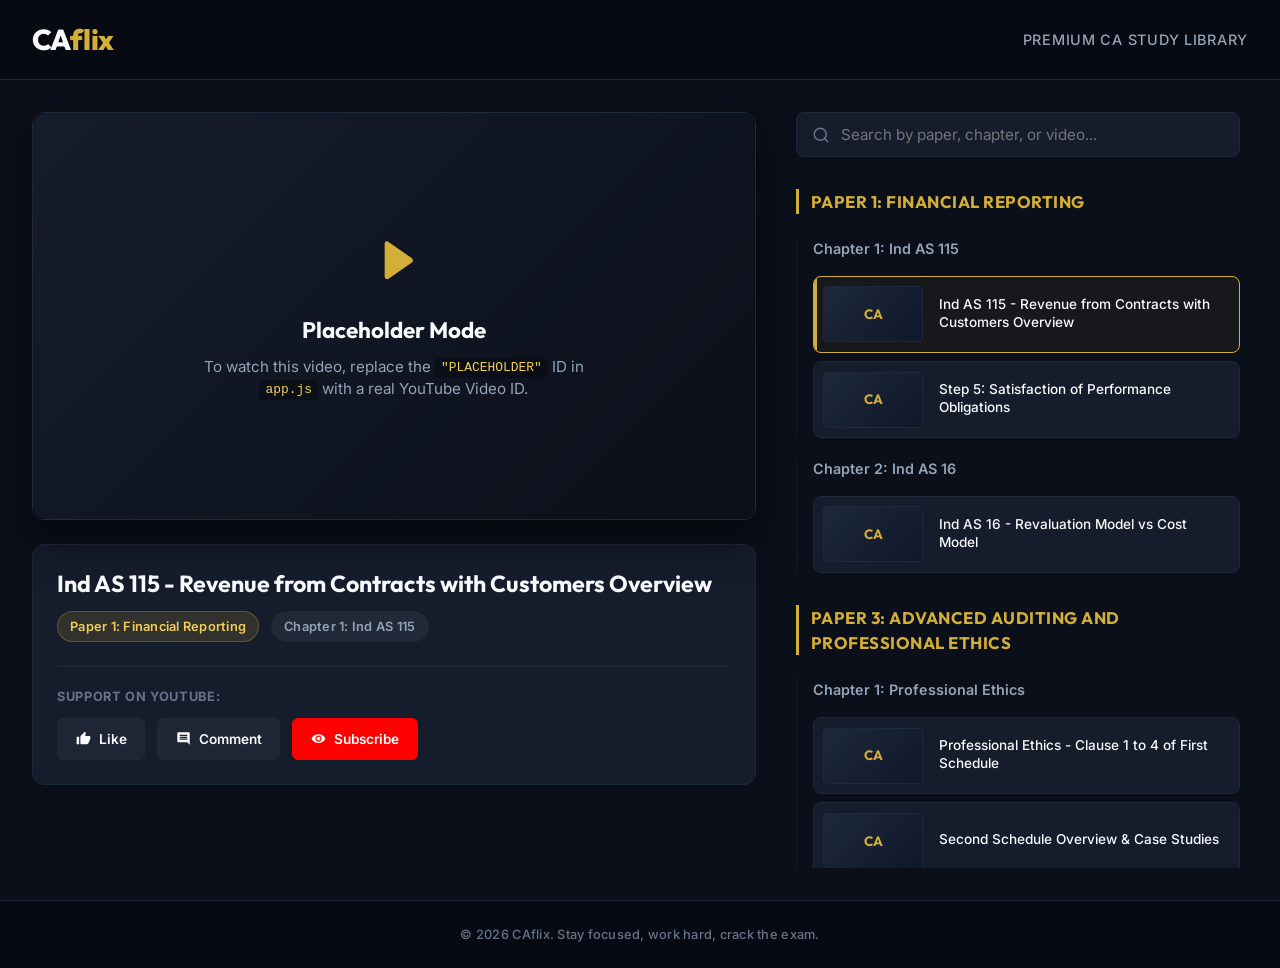
==== index.html @ 6e66633a "feat: initial release of CAflix static skeleton v1" ====
<!DOCTYPE html>
<html lang="en">
<head>
    <meta charset="UTF-8">
    <meta name="viewport" content="width=device-width, initial-scale=1.0">
    <title>CAflix - Stay Focused, Pass Exam</title>
    <!-- Modern Fonts -->
    <link rel="preconnect" href="https://fonts.googleapis.com">
    <link rel="preconnect" href="https://fonts.gstatic.com" crossorigin>
    <link href="https://fonts.googleapis.com/css2?family=Inter:wght@400;500;600;700&family=Outfit:wght@600;700;800&display=swap" rel="stylesheet">
    <link rel="stylesheet" href="style.css">
</head>
<body>
    <header class="app-header">
        <div class="header-container">
            <h1 class="logo">CA<span>flix</span></h1>
            <p class="tagline">Premium CA Study Library</p>
        </div>
    </header>

    <main class="main-container">
        <!-- Left Section: Player & Metadata -->
        <section class="player-section">
            <div class="player-wrapper">
                <div class="iframe-container">
                    <iframe id="video-player" src="" frameborder="0" allow="accelerometer; autoplay; clipboard-write; encrypted-media; gyroscope; picture-in-picture; web-share" allowfullscreen></iframe>
                    <!-- Fallback placeholder display when ID is PLACEHOLDER -->
                    <div id="player-placeholder-overlay" class="player-placeholder-overlay">
                        <div class="placeholder-content">
                            <svg class="placeholder-icon" xmlns="http://www.w3.org/2000/svg" viewBox="0 0 24 24" fill="currentColor">
                                <path d="M8 5.14v14c0 .86.94 1.39 1.66.9l10-7c.61-.43.61-1.37 0-1.8l-10-7a1 1 0 0 0-1.66.9z"/>
                            </svg>
                            <h3>Placeholder Mode</h3>
                            <p>To watch this video, replace the <code>"PLACEHOLDER"</code> ID in <code>app.js</code> with a real YouTube Video ID.</p>
                        </div>
                    </div>
                </div>
            </div>
            
            <div class="video-info">
                <h2 id="active-video-title">Select a video to start studying</h2>
                <div class="video-meta">
                    <span id="active-video-paper" class="meta-badge paper-badge">Paper</span>
                    <span id="active-video-chapter" class="meta-badge chapter-badge">Chapter</span>
                </div>
                
                <!-- YouTube CTA buttons -->
                <div class="engagement-panel">
                    <p class="cta-label">Support on YouTube:</p>
                    <div class="cta-buttons">
                        <a id="cta-like" href="#" target="_blank" class="cta-btn btn-like">
                            <svg class="btn-icon" xmlns="http://www.w3.org/2000/svg" viewBox="0 0 24 24" fill="currentColor"><path d="M1 21h4V9H1v12zm22-11c0-1.1-.9-2-2-2h-6.31l.95-4.57.03-.32c0-.41-.17-.79-.44-1.06L14.17 1 7.59 7.59C7.22 7.95 7 8.45 7 9v10c0 1.1.9 2 2 2h9c.83 0 1.54-.5 1.84-1.22l3.02-7.05c.09-.23.14-.47.14-.73v-2z"/></svg>
                            Like
                        </a>
                        <a id="cta-comment" href="#" target="_blank" class="cta-btn btn-comment">
                            <svg class="btn-icon" xmlns="http://www.w3.org/2000/svg" viewBox="0 0 24 24" fill="currentColor"><path d="M21.99 4c0-1.1-.89-2-1.99-2H4c-1.1 0-2 .9-2 2v12c0 1.1.9 2 2 2h14l4 4-.01-18zM18 14H6v-2h12v2zm0-3H6V9h12v2zm0-3H6V6h12v2z"/></svg>
                            Comment
                        </a>
                        <a id="cta-subscribe" href="#" target="_blank" class="cta-btn btn-subscribe">
                            <svg class="btn-icon" xmlns="http://www.w3.org/2000/svg" viewBox="0 0 24 24" fill="currentColor"><path d="M23 12s-2.005-7-11-7S1 12 1 12s2.005 7 11 7 11-7 11-7zM12 17c-2.76 0-5-2.24-5-5s2.24-5 5-5 5 2.24 5 5-2.24 5-5 5zm0-8c-1.66 0-3 1.34-3 3s1.34 3 3 3 3-1.34 3-3-1.34-3-3-3z"/></svg>
                            Subscribe
                        </a>
                    </div>
                </div>
            </div>
        </section>

        <!-- Right Section: Search & Feed -->
        <section class="feed-section">
            <div class="search-container">
                <div class="search-wrapper">
                    <svg class="search-icon" xmlns="http://www.w3.org/2000/svg" viewBox="0 0 24 24" fill="none" stroke="currentColor" stroke-width="2" stroke-linecap="round" stroke-linejoin="round">
                        <circle cx="11" cy="11" r="8"></circle><line x1="21" y1="21" x2="16.65" y2="16.65"></line>
                    </svg>
                    <input type="text" id="search-input" placeholder="Search by paper, chapter, or video..." autocomplete="off">
                </div>
            </div>

            <!-- Feed content -->
            <div id="video-feed" class="video-feed">
                <!-- Grouped papers & chapters will be rendered here dynamically -->
            </div>

            <!-- Empty search state -->
            <div id="empty-state" class="empty-state hidden">
                <div class="empty-content">
                    <svg class="empty-icon" xmlns="http://www.w3.org/2000/svg" viewBox="0 0 24 24" fill="none" stroke="currentColor" stroke-width="2" stroke-linecap="round" stroke-linejoin="round">
                        <polygon points="7.86 2 16.14 2 22 7.86 22 16.14 16.14 22 7.86 22 2 16.14 2 7.86 7.86 2"></polygon>
                        <line x1="12" y1="8" x2="12" y2="12"></line>
                        <line x1="12" y1="16" x2="12.01" y2="16"></line>
                    </svg>
                    <p class="empty-text">Not on CAflix — stay focused.</p>
                </div>
            </div>
        </section>
    </main>

    <footer class="app-footer">
        <p>&copy; 2026 CAflix. Stay focused, work hard, crack the exam.</p>
    </footer>

    <script src="app.js"></script>
</body>
</html>
---- style.css ----
/* CAflix Design System & Layout Stylesheet */

:root {
    /* Color Palette */
    --color-bg-main: #0b0f19;         /* Premium deep space navy */
    --color-bg-card: #151c2c;         /* Card slate/navy */
    --color-bg-card-hover: #1e293d;   /* Hover highlight */
    --color-primary-gold: #d4af37;    /* Classic gold accent */
    --color-primary-gold-hover: #f3cd57;
    --color-border: #1e293b;
    --color-text-main: #f8fafc;
    --color-text-muted: #94a3b8;
    --color-text-dark: #64748b;
    
    /* Layout Sizes */
    --header-height: 80px;
    --max-content-width: 1400px;
}

/* Base Styles */
* {
    margin: 0;
    padding: 0;
    box-sizing: border-box;
}

body {
    background-color: var(--color-bg-main);
    color: var(--color-text-main);
    font-family: 'Inter', -apple-system, BlinkMacSystemFont, "Segoe UI", Roboto, sans-serif;
    line-height: 1.5;
    min-height: 100vh;
    display: flex;
    flex-direction: column;
}

code {
    font-family: Consolas, Monaco, monospace;
    background-color: rgba(0, 0, 0, 0.3);
    padding: 0.15rem 0.4rem;
    border-radius: 4px;
    color: var(--color-primary-gold-hover);
    font-size: 0.85em;
}

/* Scrollbar styling */
::-webkit-scrollbar {
    width: 8px;
    height: 8px;
}
::-webkit-scrollbar-track {
    background: var(--color-bg-main);
}
::-webkit-scrollbar-thumb {
    background: var(--color-border);
    border-radius: 4px;
}
::-webkit-scrollbar-thumb:hover {
    background: var(--color-text-dark);
}

/* Header Styles */
.app-header {
    background-color: #070a12;
    border-bottom: 1px solid var(--color-border);
    height: var(--header-height);
    display: flex;
    align-items: center;
    position: sticky;
    top: 0;
    z-index: 100;
}

.header-container {
    width: 100%;
    max-width: var(--max-content-width);
    margin: 0 auto;
    padding: 0 2rem;
    display: flex;
    align-items: center;
    justify-content: space-between;
}

.logo {
    font-family: 'Outfit', sans-serif;
    font-size: 1.8rem;
    font-weight: 800;
    letter-spacing: -0.02em;
    color: var(--color-text-main);
    user-select: none;
}

.logo span {
    color: var(--color-primary-gold);
}

.tagline {
    font-size: 0.9rem;
    color: var(--color-text-muted);
    font-weight: 500;
    letter-spacing: 0.05em;
    text-transform: uppercase;
}

/* Main Layout Grid */
.main-container {
    flex: 1;
    display: grid;
    grid-template-columns: 1.6fr 1fr;
    gap: 2.5rem;
    width: 100%;
    max-width: var(--max-content-width);
    margin: 0 auto;
    padding: 2rem;
}

/* Player Column */
.player-section {
    display: flex;
    flex-direction: column;
    gap: 1.5rem;
}

.player-wrapper {
    position: relative;
    width: 100%;
    border-radius: 12px;
    overflow: hidden;
    box-shadow: 0 20px 40px rgba(0, 0, 0, 0.5);
    border: 1px solid var(--color-border);
}

.iframe-container {
    position: relative;
    width: 100%;
    padding-top: 56.25%; /* 16:9 Ratio */
    background-color: #000;
}

.iframe-container iframe {
    position: absolute;
    top: 0;
    left: 0;
    width: 100%;
    height: 100%;
    border: 0;
}

/* Overlay for Placeholder IDs */
.player-placeholder-overlay {
    position: absolute;
    top: 0;
    left: 0;
    width: 100%;
    height: 100%;
    background: linear-gradient(135deg, #151c2c 0%, #0b0f19 100%);
    display: flex;
    flex-direction: column;
    align-items: center;
    justify-content: center;
    z-index: 5;
    text-align: center;
    padding: 2rem;
    opacity: 0;
    pointer-events: none;
    transition: opacity 0.3s ease;
    border-radius: 12px;
}

.iframe-container.is-placeholder .player-placeholder-overlay {
    opacity: 1;
    pointer-events: auto;
}

.placeholder-content {
    max-width: 420px;
}

.placeholder-icon {
    width: 56px;
    height: 56px;
    fill: var(--color-primary-gold);
    margin-bottom: 1.25rem;
    animation: bounce-pulse 2s infinite ease-in-out;
}

@keyframes bounce-pulse {
    0%, 100% { transform: scale(1) translateY(0); opacity: 0.9; }
    50% { transform: scale(1.06) translateY(-4px); opacity: 1; }
}

.placeholder-content h3 {
    font-family: 'Outfit', sans-serif;
    font-size: 1.4rem;
    color: var(--color-text-main);
    margin-bottom: 0.5rem;
}

.placeholder-content p {
    font-size: 0.95rem;
    color: var(--color-text-muted);
    line-height: 1.4;
}

/* Video Info Metadata styling */
.video-info {
    background-color: var(--color-bg-card);
    border: 1px solid var(--color-border);
    border-radius: 12px;
    padding: 1.5rem;
}

#active-video-title {
    font-family: 'Outfit', sans-serif;
    font-size: 1.45rem;
    font-weight: 700;
    color: var(--color-text-main);
    margin-bottom: 0.75rem;
    line-height: 1.3;
}

.video-meta {
    display: flex;
    gap: 0.75rem;
    flex-wrap: wrap;
    margin-bottom: 1.5rem;
}

.meta-badge {
    font-size: 0.8rem;
    font-weight: 600;
    padding: 0.3rem 0.75rem;
    border-radius: 50px;
    letter-spacing: 0.02em;
}

.paper-badge {
    background-color: rgba(212, 175, 55, 0.15);
    color: var(--color-primary-gold-hover);
    border: 1px solid rgba(212, 175, 55, 0.3);
}

.chapter-badge {
    background-color: rgba(255, 255, 255, 0.05);
    color: var(--color-text-muted);
    border: 1px solid var(--color-border);
}

/* External CTAs (Support on YT) */
.engagement-panel {
    border-top: 1px solid var(--color-border);
    padding-top: 1.25rem;
}

.cta-label {
    font-size: 0.8rem;
    color: var(--color-text-dark);
    font-weight: 700;
    text-transform: uppercase;
    letter-spacing: 0.05em;
    margin-bottom: 0.75rem;
}

.cta-buttons {
    display: flex;
    gap: 0.75rem;
    flex-wrap: wrap;
}

.cta-btn {
    display: inline-flex;
    align-items: center;
    gap: 0.5rem;
    padding: 0.6rem 1.1rem;
    border-radius: 6px;
    font-size: 0.85rem;
    font-weight: 600;
    text-decoration: none;
    transition: all 0.2s ease;
}

.btn-icon {
    width: 15px;
    height: 15px;
}

.btn-like, .btn-comment {
    background-color: rgba(255, 255, 255, 0.04);
    color: var(--color-text-main);
    border: 1px solid var(--color-border);
}

.btn-like:hover, .btn-comment:hover {
    background-color: rgba(255, 255, 255, 0.08);
    border-color: var(--color-text-muted);
    transform: translateY(-1px);
}

.btn-subscribe {
    background-color: #ff0000;
    color: #ffffff;
    border: 1px solid #ff0000;
}

.btn-subscribe:hover {
    background-color: #cc0000;
    border-color: #cc0000;
    box-shadow: 0 4px 12px rgba(255, 0, 0, 0.3);
    transform: translateY(-1px);
}

/* Search Column */
.feed-section {
    display: flex;
    flex-direction: column;
    gap: 1.5rem;
    overflow-y: auto;
    max-height: calc(100vh - var(--header-height) - 4rem);
    padding-right: 0.5rem;
}

.search-container {
    position: sticky;
    top: 0;
    background-color: var(--color-bg-main);
    z-index: 10;
    padding-bottom: 0.5rem;
}

.search-wrapper {
    position: relative;
    display: flex;
    align-items: center;
}

.search-icon {
    position: absolute;
    left: 1rem;
    width: 18px;
    height: 18px;
    stroke: var(--color-text-dark);
}

.search-wrapper input {
    width: 100%;
    background-color: var(--color-bg-card);
    border: 1px solid var(--color-border);
    border-radius: 8px;
    padding: 0.75rem 1rem 0.75rem 2.75rem;
    color: var(--color-text-main);
    font-size: 0.95rem;
    font-family: inherit;
    transition: all 0.25s ease;
}

.search-wrapper input:focus {
    outline: none;
    border-color: var(--color-primary-gold);
    box-shadow: 0 0 0 2px rgba(212, 175, 55, 0.15);
    background-color: var(--color-bg-card-hover);
}

/* Grouped Video Feed list */
.video-feed {
    display: flex;
    flex-direction: column;
    gap: 2rem;
}

.paper-group {
    display: flex;
    flex-direction: column;
    gap: 1.25rem;
}

.paper-title {
    font-family: 'Outfit', sans-serif;
    font-size: 1.05rem;
    font-weight: 700;
    color: var(--color-primary-gold);
    letter-spacing: 0.03em;
    text-transform: uppercase;
    border-left: 3px solid var(--color-primary-gold);
    padding-left: 0.75rem;
    margin-bottom: 0.25rem;
}

.chapter-group {
    display: flex;
    flex-direction: column;
    gap: 0.75rem;
    padding-left: 1rem;
    border-left: 1px solid rgba(255, 255, 255, 0.05);
}

.chapter-title {
    font-size: 0.9rem;
    font-weight: 600;
    color: var(--color-text-muted);
    margin-bottom: 0.25rem;
}

.video-list {
    display: flex;
    flex-direction: column;
    gap: 0.5rem;
}

/* Video Card styling */
.video-card {
    display: flex;
    gap: 1rem;
    background-color: var(--color-bg-card);
    border: 1px solid var(--color-border);
    border-radius: 8px;
    padding: 0.6rem;
    cursor: pointer;
    transition: all 0.2s cubic-bezier(0.4, 0, 0.2, 1);
    position: relative;
    overflow: hidden;
}

.video-card:hover {
    background-color: var(--color-bg-card-hover);
    border-color: var(--color-primary-gold);
    transform: translateX(3px);
}

.video-card.active {
    background-color: rgba(212, 175, 55, 0.06);
    border-color: var(--color-primary-gold);
}

.video-card.active::after {
    content: "";
    position: absolute;
    left: 0;
    top: 0;
    bottom: 0;
    width: 3px;
    background-color: var(--color-primary-gold);
}

/* Thumbnail */
.video-thumb-container {
    width: 100px;
    height: 56px;
    flex-shrink: 0;
    border-radius: 4px;
    overflow: hidden;
    background-color: #070a12;
    position: relative;
}

.video-thumb {
    width: 100%;
    height: 100%;
    object-fit: cover;
}

.thumb-fallback {
    position: absolute;
    top: 0;
    left: 0;
    width: 100%;
    height: 100%;
    background: linear-gradient(135deg, #1e293b 0%, #0f172a 100%);
    display: flex;
    align-items: center;
    justify-content: center;
    font-family: 'Outfit', sans-serif;
    font-weight: 700;
    font-size: 0.85rem;
    color: var(--color-primary-gold);
    border: 1px solid var(--color-border);
}

/* Card details */
.video-card-info {
    display: flex;
    flex-direction: column;
    justify-content: center;
    flex: 1;
}

.video-card-title {
    font-size: 0.85rem;
    font-weight: 500;
    color: var(--color-text-main);
    line-height: 1.35;
    margin-bottom: 0.15rem;
    display: -webkit-box;
    -webkit-line-clamp: 2;
    -webkit-box-orient: vertical;
    overflow: hidden;
}

/* Empty Search State */
.empty-state {
    display: flex;
    align-items: center;
    justify-content: center;
    padding: 3rem 1.5rem;
    background-color: var(--color-bg-card);
    border: 1px dashed var(--color-border);
    border-radius: 10px;
    margin-top: 1rem;
    text-align: center;
}

.empty-state.hidden {
    display: none;
}

.empty-content {
    max-width: 280px;
    display: flex;
    flex-direction: column;
    align-items: center;
    gap: 1rem;
}

.empty-icon {
    width: 44px;
    height: 44px;
    color: var(--color-primary-gold);
    opacity: 0.8;
}

.empty-text {
    font-size: 0.95rem;
    font-weight: 600;
    color: var(--color-text-muted);
    line-height: 1.4;
}

/* Footer Styling */
.app-footer {
    background-color: #070a12;
    border-top: 1px solid var(--color-border);
    text-align: center;
    padding: 1.5rem;
    margin-top: auto;
}

.app-footer p {
    font-size: 0.8rem;
    color: var(--color-text-dark);
    font-weight: 500;
    letter-spacing: 0.02em;
}

/* Mobile & Tablet Responsiveness */
@media (max-width: 1023px) {
    .main-container {
        grid-template-columns: 1fr;
        gap: 2rem;
        padding: 1.5rem;
    }
    
    .feed-section {
        max-height: none;
        overflow-y: visible;
        padding-right: 0;
    }
    
    .search-container {
        position: relative;
    }
}

@media (max-width: 640px) {
    :root {
        --header-height: 70px;
    }
    
    .header-container {
        padding: 0 1rem;
    }
    
    .logo {
        font-size: 1.5rem;
    }
    
    .tagline {
        font-size: 0.75rem;
    }
    
    .main-container {
        padding: 1rem;
        gap: 1.5rem;
    }
    
    #active-video-title {
        font-size: 1.2rem;
    }
    
    .cta-buttons {
        flex-direction: column;
        width: 100%;
    }
    
    .cta-btn {
        width: 100%;
        justify-content: center;
    }
    
    .paper-title {
        font-size: 0.95rem;
    }
    
    .chapter-group {
        padding-left: 0.5rem;
    }
}
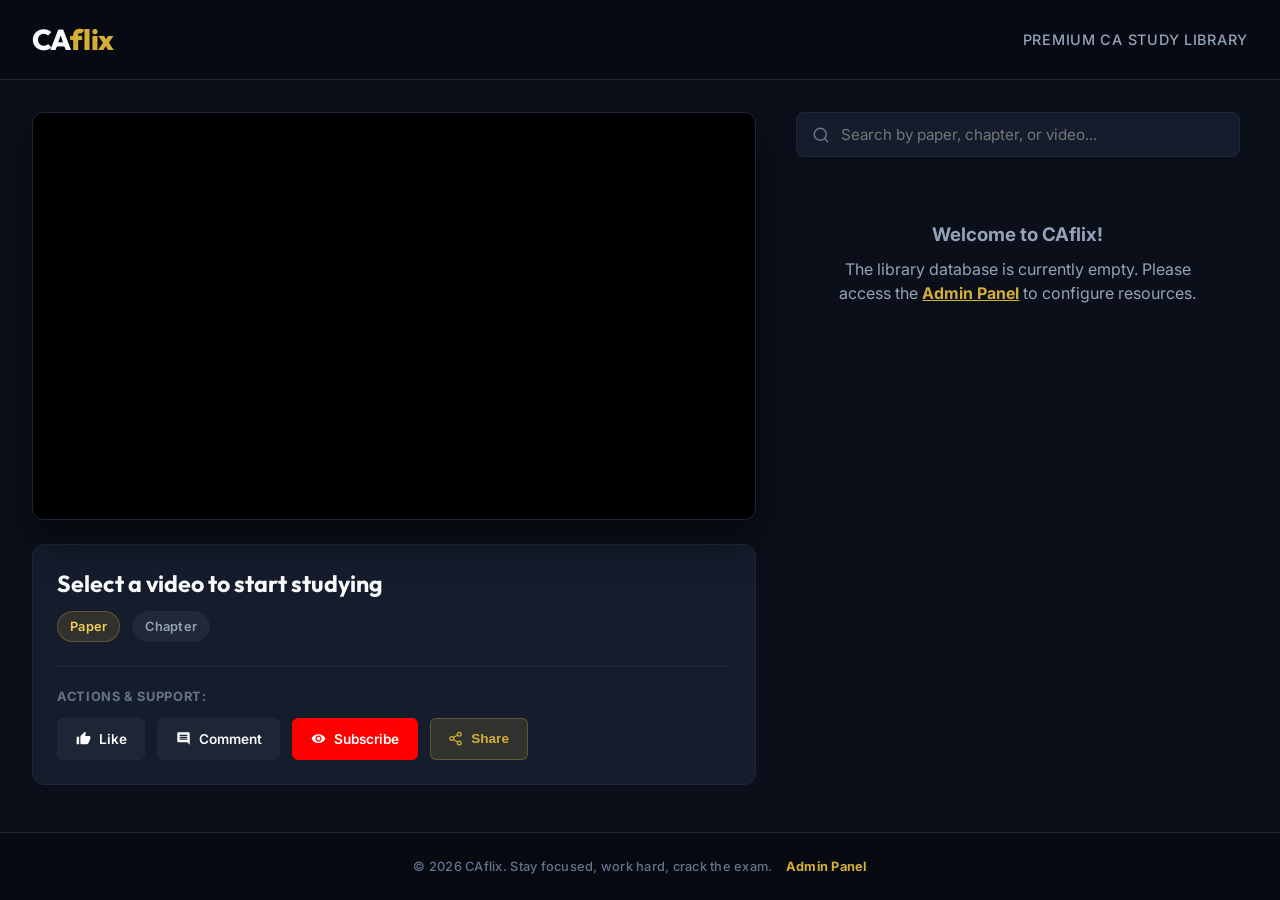
==== commit 5be849ca: "feat: implement manual add, automatic catcher, share button, and supabase storage" ====
--- a/index.html
+++ b/index.html
@@ -13,7 +13,7 @@
 <body>
     <header class="app-header">
         <div class="header-container">
-            <h1 class="logo">CA<span>flix</span></h1>
+            <h1 class="logo" onclick="window.location.reload()" style="cursor: pointer;">CA<span>flix</span></h1>
             <p class="tagline">Premium CA Study Library</p>
         </div>
     </header>
@@ -31,7 +31,7 @@
                                 <path d="M8 5.14v14c0 .86.94 1.39 1.66.9l10-7c.61-.43.61-1.37 0-1.8l-10-7a1 1 0 0 0-1.66.9z"/>
                             </svg>
                             <h3>Placeholder Mode</h3>
-                            <p>To watch this video, replace the <code>"PLACEHOLDER"</code> ID in <code>app.js</code> with a real YouTube Video ID.</p>
+                            <p>To watch this video, replace the <code>"PLACEHOLDER"</code> ID with a real YouTube Video ID in the Admin Panel.</p>
                         </div>
                     </div>
                 </div>
@@ -44,9 +44,9 @@
                     <span id="active-video-chapter" class="meta-badge chapter-badge">Chapter</span>
                 </div>
                 
-                <!-- YouTube CTA buttons -->
+                <!-- YouTube CTA & Share buttons -->
                 <div class="engagement-panel">
-                    <p class="cta-label">Support on YouTube:</p>
+                    <p class="cta-label">Actions & Support:</p>
                     <div class="cta-buttons">
                         <a id="cta-like" href="#" target="_blank" class="cta-btn btn-like">
                             <svg class="btn-icon" xmlns="http://www.w3.org/2000/svg" viewBox="0 0 24 24" fill="currentColor"><path d="M1 21h4V9H1v12zm22-11c0-1.1-.9-2-2-2h-6.31l.95-4.57.03-.32c0-.41-.17-.79-.44-1.06L14.17 1 7.59 7.59C7.22 7.95 7 8.45 7 9v10c0 1.1.9 2 2 2h9c.83 0 1.54-.5 1.84-1.22l3.02-7.05c.09-.23.14-.47.14-.73v-2z"/></svg>
@@ -60,6 +60,11 @@
                             <svg class="btn-icon" xmlns="http://www.w3.org/2000/svg" viewBox="0 0 24 24" fill="currentColor"><path d="M23 12s-2.005-7-11-7S1 12 1 12s2.005 7 11 7 11-7 11-7zM12 17c-2.76 0-5-2.24-5-5s2.24-5 5-5 5 2.24 5 5-2.24 5-5 5zm0-8c-1.66 0-3 1.34-3 3s1.34 3 3 3 3-1.34 3-3-1.34-3-3-3z"/></svg>
                             Subscribe
                         </a>
+                        <!-- New Share Button -->
+                        <button id="cta-share" class="cta-btn btn-share" onclick="openShareModal()">
+                            <svg class="btn-icon" xmlns="http://www.w3.org/2000/svg" viewBox="0 0 24 24" fill="none" stroke="currentColor" stroke-width="2" stroke-linecap="round" stroke-linejoin="round"><circle cx="18" cy="5" r="3"></circle><circle cx="6" cy="12" r="3"></circle><circle cx="18" cy="19" r="3"></circle><line x1="8.59" y1="13.51" x2="15.42" y2="17.49"></line><line x1="15.41" y1="6.51" x2="8.59" y2="10.49"></line></svg>
+                            Share
+                        </button>
                     </div>
                 </div>
             </div>
@@ -95,8 +100,40 @@
         </section>
     </main>
 
+    <!-- Share Modal Overlay -->
+    <div id="share-modal" class="modal-overlay">
+        <div class="modal-card share-card">
+            <h2>Share Video</h2>
+            <p class="share-subtitle">Copy the link or share directly via WhatsApp or Email.</p>
+            
+            <div class="share-link-container">
+                <input type="text" id="share-url-input" readonly>
+                <button id="btn-copy-link" onclick="copyShareLink()">Copy Link</button>
+            </div>
+            
+            <div class="share-social-grid">
+                <a id="share-whatsapp" href="#" target="_blank" class="share-social-btn whatsapp">
+                    <svg class="social-icon" viewBox="0 0 24 24" fill="currentColor">
+                        <path d="M.057 24l1.687-6.163c-1.041-1.804-1.588-3.849-1.587-5.946C.06 5.348 5.397.01 12.008.01c3.202.001 6.212 1.246 8.477 3.514 2.266 2.268 3.507 5.28 3.505 8.484-.004 6.657-5.34 11.997-11.953 11.997-2.005-.001-3.973-.502-5.724-1.455L0 24zm6.59-4.846c1.6.95 3.188 1.449 4.825 1.451 5.436 0 9.86-4.42 9.864-9.864.002-2.637-1.03-5.115-2.91-6.998-1.88-1.882-4.38-2.92-7.016-2.922-5.445 0-9.88 4.417-9.885 9.861-.001 1.77.463 3.5 1.34 5.032l-1.01 3.687 3.777-.99zM16.62 14.86c-.25-.125-1.487-.735-1.718-.817-.23-.084-.4-.125-.567.125-.166.25-.646.817-.79 1-.146.183-.29.208-.54.083-.25-.125-1.062-.39-2.023-1.25-.748-.667-1.253-1.493-1.4-1.74-.146-.25-.015-.383.11-.507.114-.11.25-.29.376-.437.125-.146.166-.25.25-.417.083-.166.04-.312-.02-.437-.06-.125-.568-1.37-.778-1.875-.205-.5-.43-.43-.57-.43-.146-.007-.313-.008-.48-.008-.166 0-.437.062-.667.312-.23.25-.875.854-.875 2.083s.896 2.417.996 2.562c.1.146 1.76 2.695 4.267 3.78.597.26 1.062.414 1.425.53.6.19 1.145.163 1.577.1.48-.07 1.488-.607 1.696-1.164.208-.557.208-1.036.146-1.137-.06-.1-.23-.162-.48-.287z"/>
+                    </svg>
+                    WhatsApp
+                </a>
+                <a id="share-email" href="#" class="share-social-btn email">
+                    <svg class="social-icon" viewBox="0 0 24 24" fill="currentColor">
+                        <path d="M20 4H4c-1.1 0-1.99.9-1.99 2L2 18c0 1.1.9 2 2 2h16c1.1 0 2-.9 2-2V6c0-1.1-.9-2-2-2zm0 4l-8 5-8-5V6l8 5 8-5v2z"/>
+                    </svg>
+                    Email
+                </a>
+            </div>
+            
+            <div class="modal-actions">
+                <button class="btn-cancel" onclick="closeShareModal()">Close</button>
+            </div>
+        </div>
+    </div>
+
     <footer class="app-footer">
-        <p>&copy; 2026 CAflix. Stay focused, work hard, crack the exam.</p>
+        <p>&copy; 2026 CAflix. Stay focused, work hard, crack the exam. <a href="admin.html" style="color: var(--color-primary-gold); text-decoration: none; margin-left: 10px; font-weight: bold;">Admin Panel</a></p>
     </footer>
 
     <script src="app.js"></script>
--- a/style.css
+++ b/style.css
@@ -277,6 +277,8 @@
     font-weight: 600;
     text-decoration: none;
     transition: all 0.2s ease;
+    border: none;
+    cursor: pointer;
 }
 
 .btn-icon {
@@ -306,6 +308,18 @@
     background-color: #cc0000;
     border-color: #cc0000;
     box-shadow: 0 4px 12px rgba(255, 0, 0, 0.3);
+    transform: translateY(-1px);
+}
+
+.btn-share {
+    background-color: rgba(212, 175, 55, 0.15);
+    color: var(--color-primary-gold);
+    border: 1px solid rgba(212, 175, 55, 0.3);
+}
+
+.btn-share:hover {
+    background-color: rgba(212, 175, 55, 0.25);
+    border-color: var(--color-primary-gold-hover);
     transform: translateY(-1px);
 }
 
@@ -550,6 +564,134 @@
     letter-spacing: 0.02em;
 }
 
+/* Modal Overlay System */
+.modal-overlay {
+    position: fixed;
+    top: 0;
+    left: 0;
+    width: 100%;
+    height: 100%;
+    background-color: rgba(11, 15, 25, 0.85);
+    display: flex;
+    align-items: center;
+    justify-content: center;
+    z-index: 500;
+    opacity: 0;
+    pointer-events: none;
+    transition: opacity 0.3s ease;
+}
+.modal-overlay.active {
+    opacity: 1;
+    pointer-events: auto;
+}
+.modal-card {
+    background-color: var(--color-bg-card);
+    border: 1px solid var(--color-border);
+    border-radius: 12px;
+    padding: 2rem;
+    width: 100%;
+    max-width: 500px;
+    box-shadow: 0 10px 30px rgba(0, 0, 0, 0.5);
+    animation: scale-up 0.3s cubic-bezier(0.34, 1.56, 0.64, 1);
+}
+@keyframes scale-up {
+    from { transform: scale(0.9); opacity: 0; }
+    to { transform: scale(1); opacity: 1; }
+}
+
+.share-card h2 {
+    font-family: 'Outfit', sans-serif;
+    font-size: 1.4rem;
+    color: var(--color-text-main);
+    margin-bottom: 0.5rem;
+}
+.share-subtitle {
+    font-size: 0.85rem;
+    color: var(--color-text-muted);
+    margin-bottom: 1.5rem;
+}
+
+.share-link-container {
+    display: flex;
+    gap: 0.5rem;
+    margin-bottom: 1.5rem;
+}
+.share-link-container input {
+    flex: 1;
+    background-color: var(--color-bg-main);
+    border: 1px solid var(--color-border);
+    border-radius: 6px;
+    padding: 0.75rem;
+    color: var(--color-text-muted);
+    font-size: 0.85rem;
+    outline: none;
+}
+.share-link-container button {
+    background-color: var(--color-primary-gold);
+    color: var(--color-bg-main);
+    border: none;
+    border-radius: 6px;
+    padding: 0 1.25rem;
+    font-weight: 700;
+    cursor: pointer;
+    transition: background-color 0.2s;
+}
+.share-link-container button:hover {
+    background-color: var(--color-primary-gold-hover);
+}
+
+.share-social-grid {
+    display: grid;
+    grid-template-columns: 1fr 1fr;
+    gap: 1rem;
+    margin-bottom: 1.5rem;
+}
+.share-social-btn {
+    display: flex;
+    align-items: center;
+    justify-content: center;
+    gap: 0.5rem;
+    padding: 0.75rem;
+    border-radius: 6px;
+    font-weight: 600;
+    font-size: 0.9rem;
+    text-decoration: none;
+    transition: transform 0.2s, opacity 0.2s;
+}
+.share-social-btn:hover {
+    transform: translateY(-1px);
+    opacity: 0.9;
+}
+.share-social-btn.whatsapp {
+    background-color: #25d366;
+    color: #ffffff;
+}
+.share-social-btn.email {
+    background-color: rgba(255, 255, 255, 0.05);
+    color: var(--color-text-main);
+    border: 1px solid var(--color-border);
+}
+.social-icon {
+    width: 18px;
+    height: 18px;
+}
+
+.btn-cancel {
+    background: none;
+    border: 1px solid var(--color-border);
+    color: var(--color-text-muted);
+    padding: 0.75rem 1.5rem;
+    border-radius: 6px;
+    font-weight: 600;
+    cursor: pointer;
+    transition: all 0.2s;
+    width: 100%;
+}
+.btn-cancel:hover {
+    background-color: rgba(255, 255, 255, 0.05);
+    color: var(--color-text-main);
+}
+
 /* Mobile & Tablet Responsiveness */
 @media (max-width: 1023px) {
     .main-container {
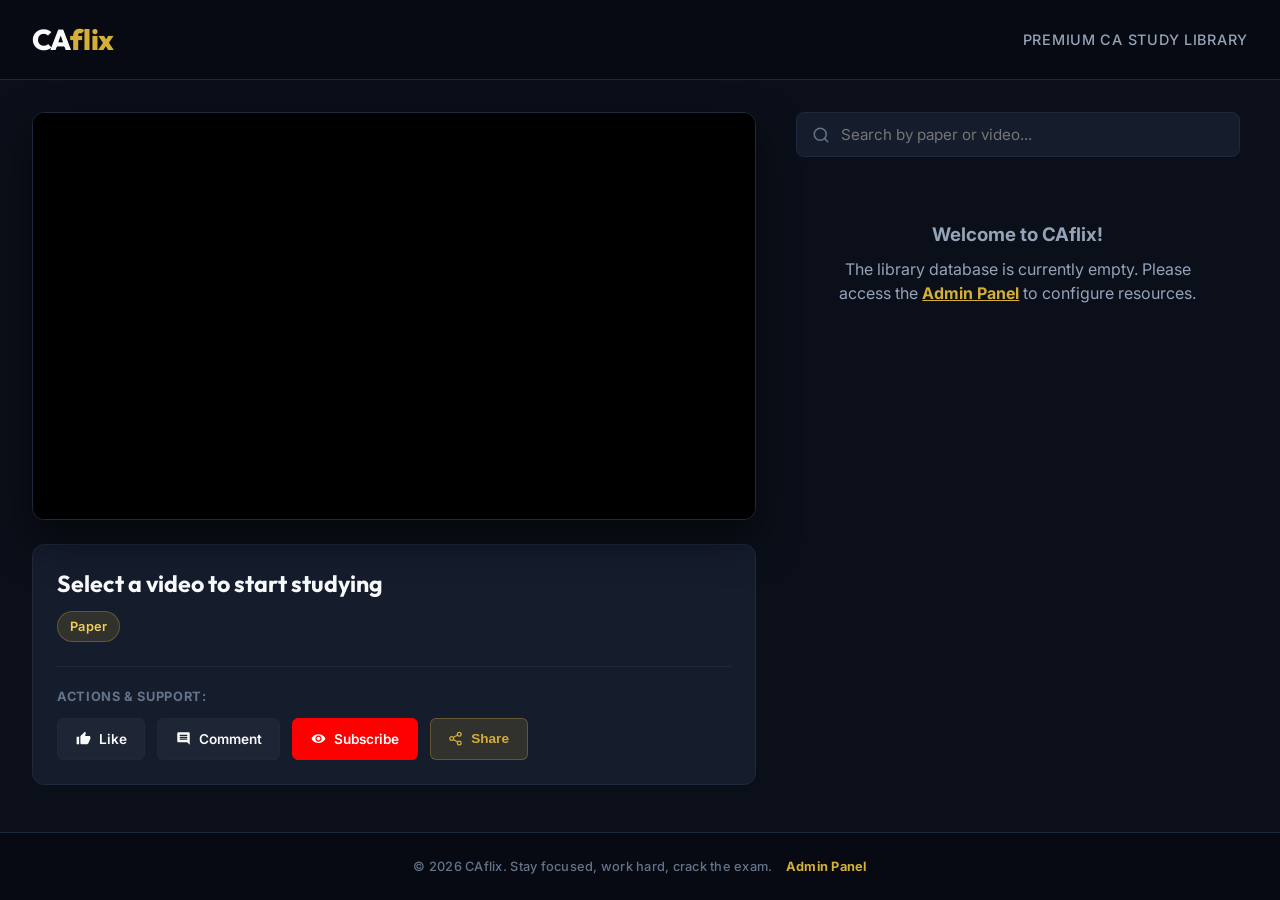
==== commit e22a4b1a: "feat: switch to CA Inter subjects and simplify feed by removing Chapter tag" ====
--- a/index.html
+++ b/index.html
@@ -41,7 +41,6 @@
                 <h2 id="active-video-title">Select a video to start studying</h2>
                 <div class="video-meta">
                     <span id="active-video-paper" class="meta-badge paper-badge">Paper</span>
-                    <span id="active-video-chapter" class="meta-badge chapter-badge">Chapter</span>
                 </div>
                 
                 <!-- YouTube CTA & Share buttons -->
@@ -60,7 +59,7 @@
                             <svg class="btn-icon" xmlns="http://www.w3.org/2000/svg" viewBox="0 0 24 24" fill="currentColor"><path d="M23 12s-2.005-7-11-7S1 12 1 12s2.005 7 11 7 11-7 11-7zM12 17c-2.76 0-5-2.24-5-5s2.24-5 5-5 5 2.24 5 5-2.24 5-5 5zm0-8c-1.66 0-3 1.34-3 3s1.34 3 3 3 3-1.34 3-3-1.34-3-3-3z"/></svg>
                             Subscribe
                         </a>
-                        <!-- New Share Button -->
+                        <!-- Share Button -->
                         <button id="cta-share" class="cta-btn btn-share" onclick="openShareModal()">
                             <svg class="btn-icon" xmlns="http://www.w3.org/2000/svg" viewBox="0 0 24 24" fill="none" stroke="currentColor" stroke-width="2" stroke-linecap="round" stroke-linejoin="round"><circle cx="18" cy="5" r="3"></circle><circle cx="6" cy="12" r="3"></circle><circle cx="18" cy="19" r="3"></circle><line x1="8.59" y1="13.51" x2="15.42" y2="17.49"></line><line x1="15.41" y1="6.51" x2="8.59" y2="10.49"></line></svg>
                             Share
@@ -77,13 +76,13 @@
                     <svg class="search-icon" xmlns="http://www.w3.org/2000/svg" viewBox="0 0 24 24" fill="none" stroke="currentColor" stroke-width="2" stroke-linecap="round" stroke-linejoin="round">
                         <circle cx="11" cy="11" r="8"></circle><line x1="21" y1="21" x2="16.65" y2="16.65"></line>
                     </svg>
-                    <input type="text" id="search-input" placeholder="Search by paper, chapter, or video..." autocomplete="off">
+                    <input type="text" id="search-input" placeholder="Search by paper or video..." autocomplete="off">
                 </div>
             </div>
 
             <!-- Feed content -->
             <div id="video-feed" class="video-feed">
-                <!-- Grouped papers & chapters will be rendered here dynamically -->
+                <!-- Grouped papers will be rendered here dynamically -->
             </div>
 
             <!-- Empty search state -->
